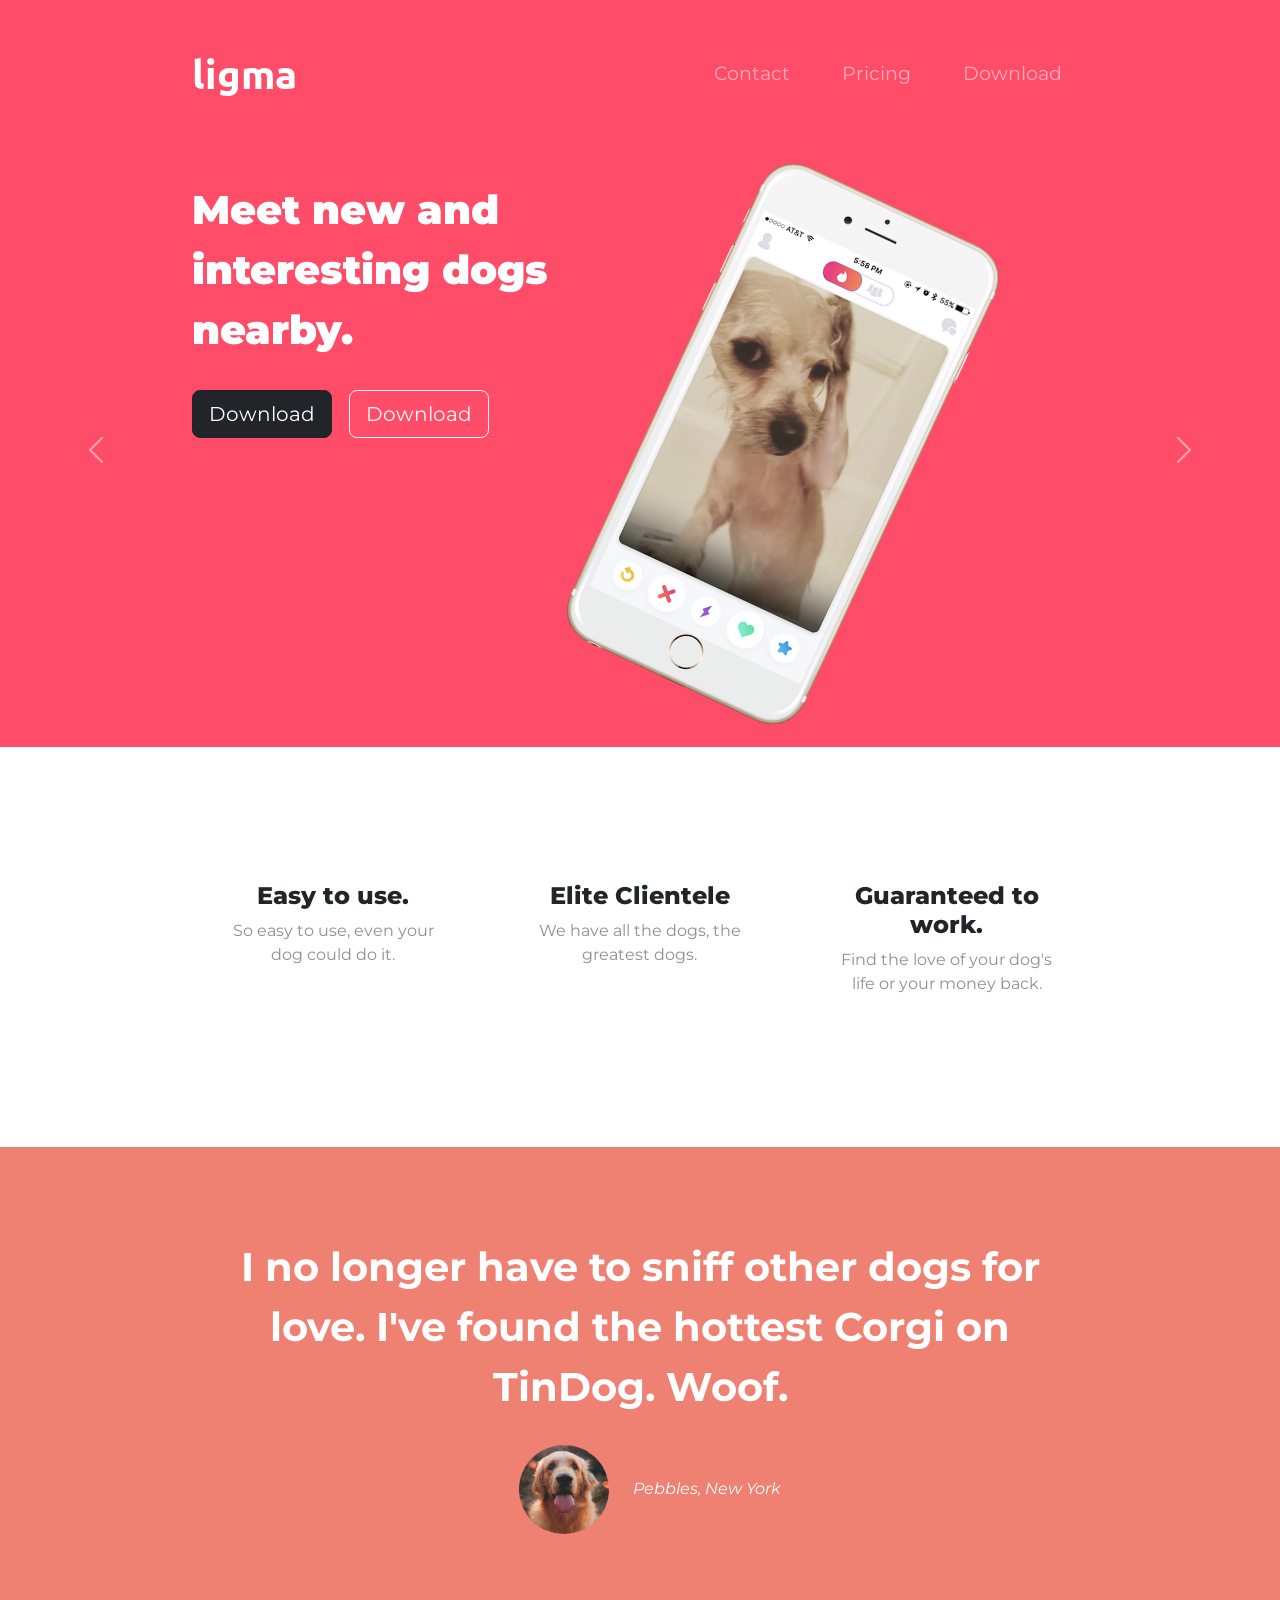
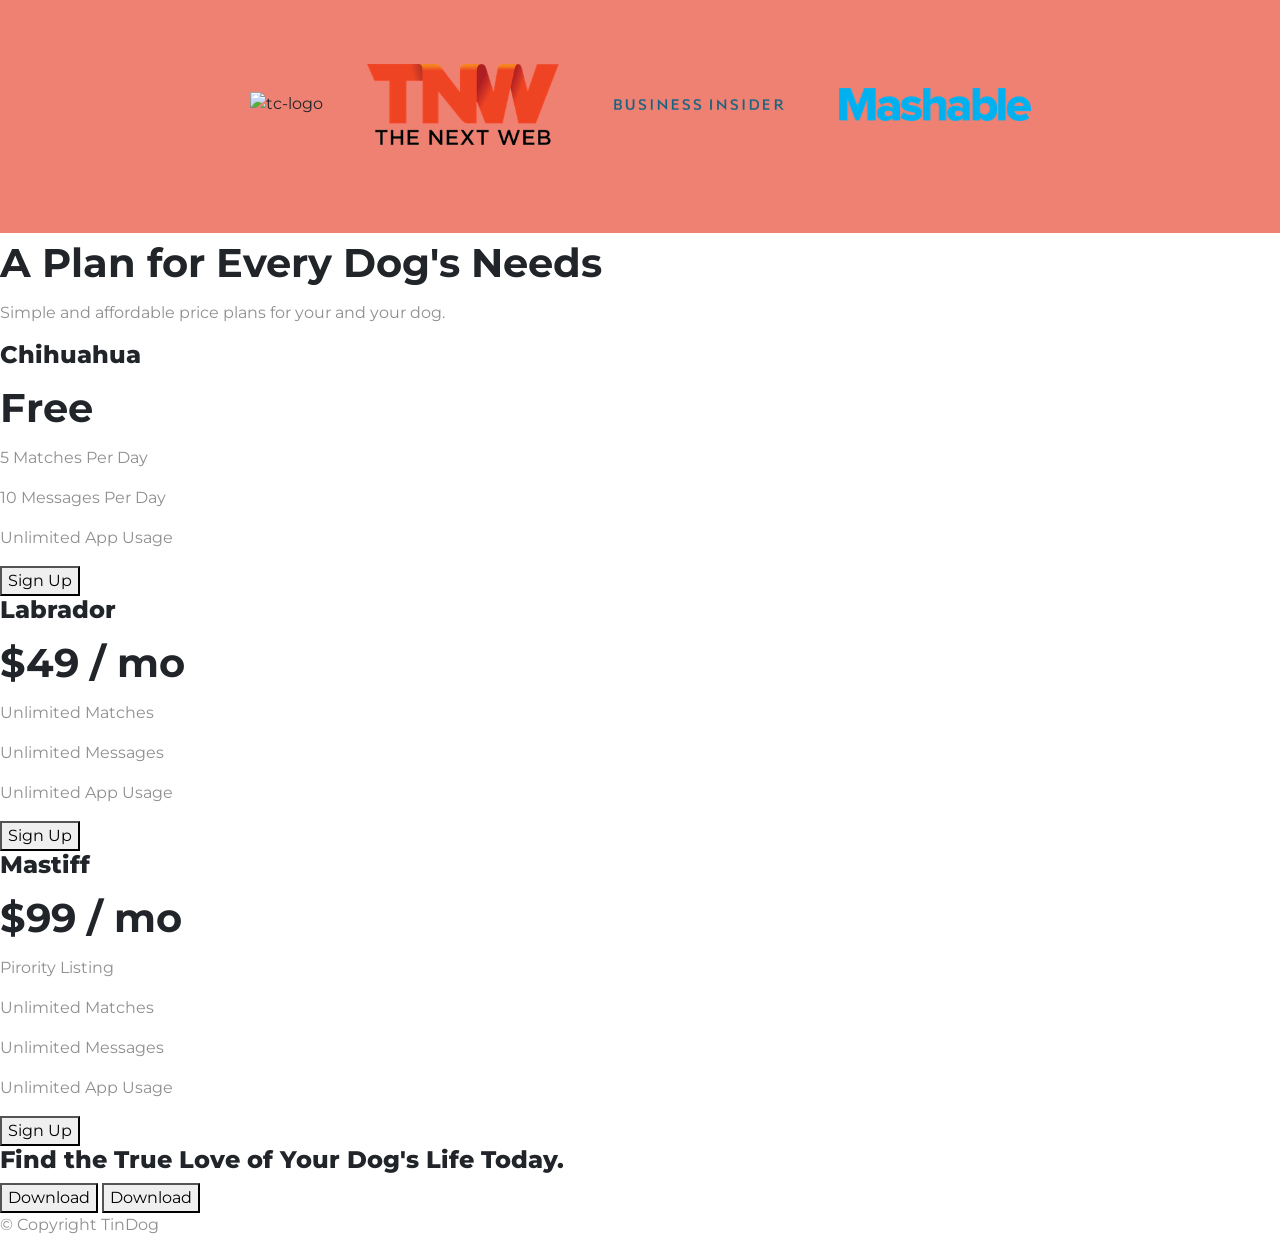
==== index.html @ 995b6856 "initial commit" ====
<!DOCTYPE html>
<html>

<head>
  <meta charset="utf-8">
  <title>TinDog</title>

  <!--Google Fonts-->
  <link rel="preconnect" href="https://fonts.googleapis.com">
  <link rel="preconnect" href="https://fonts.gstatic.com" crossorigin>
  <link href="https://fonts.googleapis.com/css2?family=Montserrat:ital,wght@0,100..900;1,100..900&family=Ubuntu:ital,wght@0,300;0,400;0,500;0,700;1,300;1,400;1,500;1,700&display=swap" rel="stylesheet">
  
  <!--CSS Stylesheets-->
  <link href="https://cdn.jsdelivr.net/npm/bootstrap@5.3.3/dist/css/bootstrap.min.css" rel="stylesheet"
  integrity="sha384-QWTKZyjpPEjISv5WaRU9OFeRpok6YctnYmDr5pNlyT2bRjXh0JMhjY6hW+ALEwIH" crossorigin="anonymous">
  <link rel="stylesheet" href="css/styles.css">
  
  <!--Bootstrap Scripts-->
  <script src="https://code.jquery.com/jquery-3.2.1.slim.min.js"
    integrity="sha384-KJ3o2DKtIkvYIK3UENzmM7KCkRr/rE9/Qpg6aAZGJwFDMVNA/GpGFF93hXpG5KkN"
    crossorigin="anonymous"></script>
  <script src="https://cdn.jsdelivr.net/npm/popper.js@1.12.9/dist/umd/popper.min.js"
    integrity="sha384-ApNbgh9B+Y1QKtv3Rn7W3mgPxhU9K/ScQsAP7hUibX39j7fakFPskvXusvfa0b4Q"
    crossorigin="anonymous"></script>
  <script src="https://cdn.jsdelivr.net/npm/bootstrap@4.0.0/dist/js/bootstrap.min.js"
    integrity="sha384-JZR6Spejh4U02d8jOt6vLEHfe/JQGiRRSQQxSfFWpi1MquVdAyjUar5+76PVCmYl"
    crossorigin="anonymous"></script>

  <!-- Font Awesome -->
  <script src="https://kit.fontawesome.com/35bd85cd09.js" crossorigin="anonymous"></script>
</head>

<body>

  <section id="title">
    <div class="container-fluid">
      <!-- Nav Bar -->
      <nav class="navbar navbar-expand-lg navbar-dark">
        <a class="navbar-brand" href="#">ligma</a>
        <button class="navbar-toggler" type="button" data-toggle="collapse" data-target="#navbarSupportedContent"
          aria-controls="navbarSupportedContent" aria-expanded="false" aria-label="Toggle navigation">
          <span class="navbar-toggler-icon"></span>
        </button>
        <div class="collapse navbar-collapse" id="navbarSupportedContent">
          <ul class="navbar-nav ms-auto">
            <li class="nav-item">
              <a class="nav-link" href="#">Contact</a>
            </li>
            <li class="nav-item">
              <a class="nav-link" href="#">Pricing</a>
            </li>
            <li class="nav-item">
              <a class="nav-link" href="#">Download</a>
            </li>
          </ul>
        </div>
      </nav>
      <!-- Title -->

      <div class="row">
        <div class="col-lg-6">
          <h1 class="firstHeading">Meet new and interesting dogs nearby.</h1>
          <button type="button" class="btn btn-dark btn-lg download-button"> <i class="fa-brands fa-apple"></i> Download</button>
          <button type="button" class="btn btn-outline-light btn-lg download-button"> <i class="fa-solid fa-rocket-launch"></i> <i class="fa-brands fa-google-play"></i> Download</button>
        </div>

        <div class="col-lg-6">
          <img src="images/iphone6.png" class="Phone-Image" alt="iphone-mockup">
        </div>
      </div>
    </div>
  </section>


  <!-- Features -->

  <section id="features">
    <div class="row">
      <div class="col-lg-4 feature-box">
        <i class="fa-solid fa-circle-check fa-4x fa-icons"></i>
        <h3>Easy to use.</h3>
        <p>So easy to use, even your dog could do it.</p>
      </div>

      <div class="col-lg-4 feature-box">
        <i class="fa-solid fa-bullseye fa-4x fa-icons"></i>
        <h3>Elite Clientele</h3>
        <p>We have all the dogs, the greatest dogs.</p>
      </div>

      <div class="col-lg-4 feature-box">
        <i class="fa-solid fa-heart fa-4x fa-icons"></i>
        <h3>Guaranteed to work.</h3>
        <p>Find the love of your dog's life or your money back.</p>
      </div>
    </div>
  </section>


  <!-- Testimonials -->

  <section id="testimonials">

    <div id="testimonial-carousel" class="carousel-slide" data-ride="false">
      <div class="carousel-inner">
        <div class="carousel-item active">
          <h2>I no longer have to sniff other dogs for love. I've found the hottest Corgi on TinDog. Woof.</h2>
          <img class="testimonial-image" src="images/dog-img.jpg" alt="dog-profile">
          <em>Pebbles, New York</em>      
        </div>
        <div class="carousel-item">
          <h2 class="testimonial-text">My dog used to be so lonely, but with TinDog's help, they've found the love of their life. I think.</h2>
          <img class="testimonial-image" src="images/lady-img.jpg" alt="lady-profile">
          <em>Beverly, Illinois</em>          
        </div>
        
      </div>
      <a class="carousel-control-prev" href="#testimonial-carousel" role="button" data-slide="prev">
        <span class="carousel-control-prev-icon"></span>
      </a>
      <a class="carousel-control-next" href="#testimonial-carousel" role="button" data-slide="next">
        <span class="carousel-control-next-icon"></span>
      </a>
    </div>
  </section>


  <!-- Press -->

  <section id="press">
    <img class="press-img" src="images/techcrunch.png" alt="tc-logo">
    <img class="press-img" src="images/tnw.png" alt="tnw-logo">
    <img class="press-img" src="images/bizinsider.png" alt="biz-insider-logo">
    <img class="press-img" src="images/mashable.png" alt="mashable-logo">

  </section>


  <!-- Pricing -->

  <section id="pricing">

    <h2>A Plan for Every Dog's Needs</h2>
    <p>Simple and affordable price plans for your and your dog.</p>


    <h3>Chihuahua</h3>
    <h2>Free</h2>
    <p>5 Matches Per Day</p>
    <p>10 Messages Per Day</p>
    <p>Unlimited App Usage</p>
    <button type="button">Sign Up</button>


    <h3>Labrador</h3>
    <h2>$49 / mo</h2>
    <p>Unlimited Matches</p>
    <p>Unlimited Messages</p>
    <p>Unlimited App Usage</p>
    <button type="button">Sign Up</button>


    <h3>Mastiff</h3>
    <h2>$99 / mo</h2>
    <p>Pirority Listing</p>
    <p>Unlimited Matches</p>
    <p>Unlimited Messages</p>
    <p>Unlimited App Usage</p>
    <button type="button">Sign Up</button>

  </section>


  <!-- Call to Action -->

  <section id="cta">

    <h3>Find the True Love of Your Dog's Life Today.</h3>
    <button type="button">Download</button>
    <button type="button">Download</button>

  </section>


  <!-- Footer -->

  <footer id="footer">

    <p>© Copyright TinDog</p>

  </footer>


</body>

</html>
---- css/styles.css ----
body{
    font-family:"Montserrat";
}

h1{
    font-family: "Montserrat";
    font-weight: 900;
    size: 3rem;
    line-height: 1.5;
}

h2{
    font-family: "Montserrat";
    font-weight: bold;
    font-size: 2.5rem;
    line-height: 1.5;
}

h3{
    font-family: "Montserrat";
    font-weight: 800;
    font-size: 1.5rem;
}

p{
    color: #8f8f8f;
}


/* the navbar */
.navbar{
    padding:0 0 4.5rem;
}

.navbar-brand{
    font-family:"Ubuntu";
    font-size: 2.5rem;
    font-weight: bold;
}

.nav-item{
    padding: 0 18px;
}

.nav-link{
    font-family: "Montserrat";
    font-size: 1.2rem;
    font-weight: light;
}

/* title section */
#title{
    background-color: #ff4c68; 
    color: white;
}

.container-fluid{
    padding: 3% 15%;
}

/* download buttons */
.download-button{
    margin: 5% 3% 5% 0%;
}

/* The Image */
.Phone-Image{
    width: 60%;
    transform: rotate(25deg);
}

/* featuers section */
#features{
    padding: 7% 15%;
}

.feature-box{
    text-align: center;
    padding: 5%;
}

.fa-icons{
    color: #ef8172;
    padding-bottom: 5%;
}

.fa-icons:hover{
    color: #ff4c68;
}

/* testimonial section */
#testimonials{
    padding: 7% 15%;
    text-align: center;
    background-color: #ef8172;
    color: white;
}

.testimonial-image{
   width: 10%;
   border-radius: 100%;
   margin: 20px; 
}

#press{
    background-color: #ef8172;
    text-align: center;
    padding-bottom: 3%;
}

.press-img{
    width: 15%;
    margin: 20px 20px 50px;
}
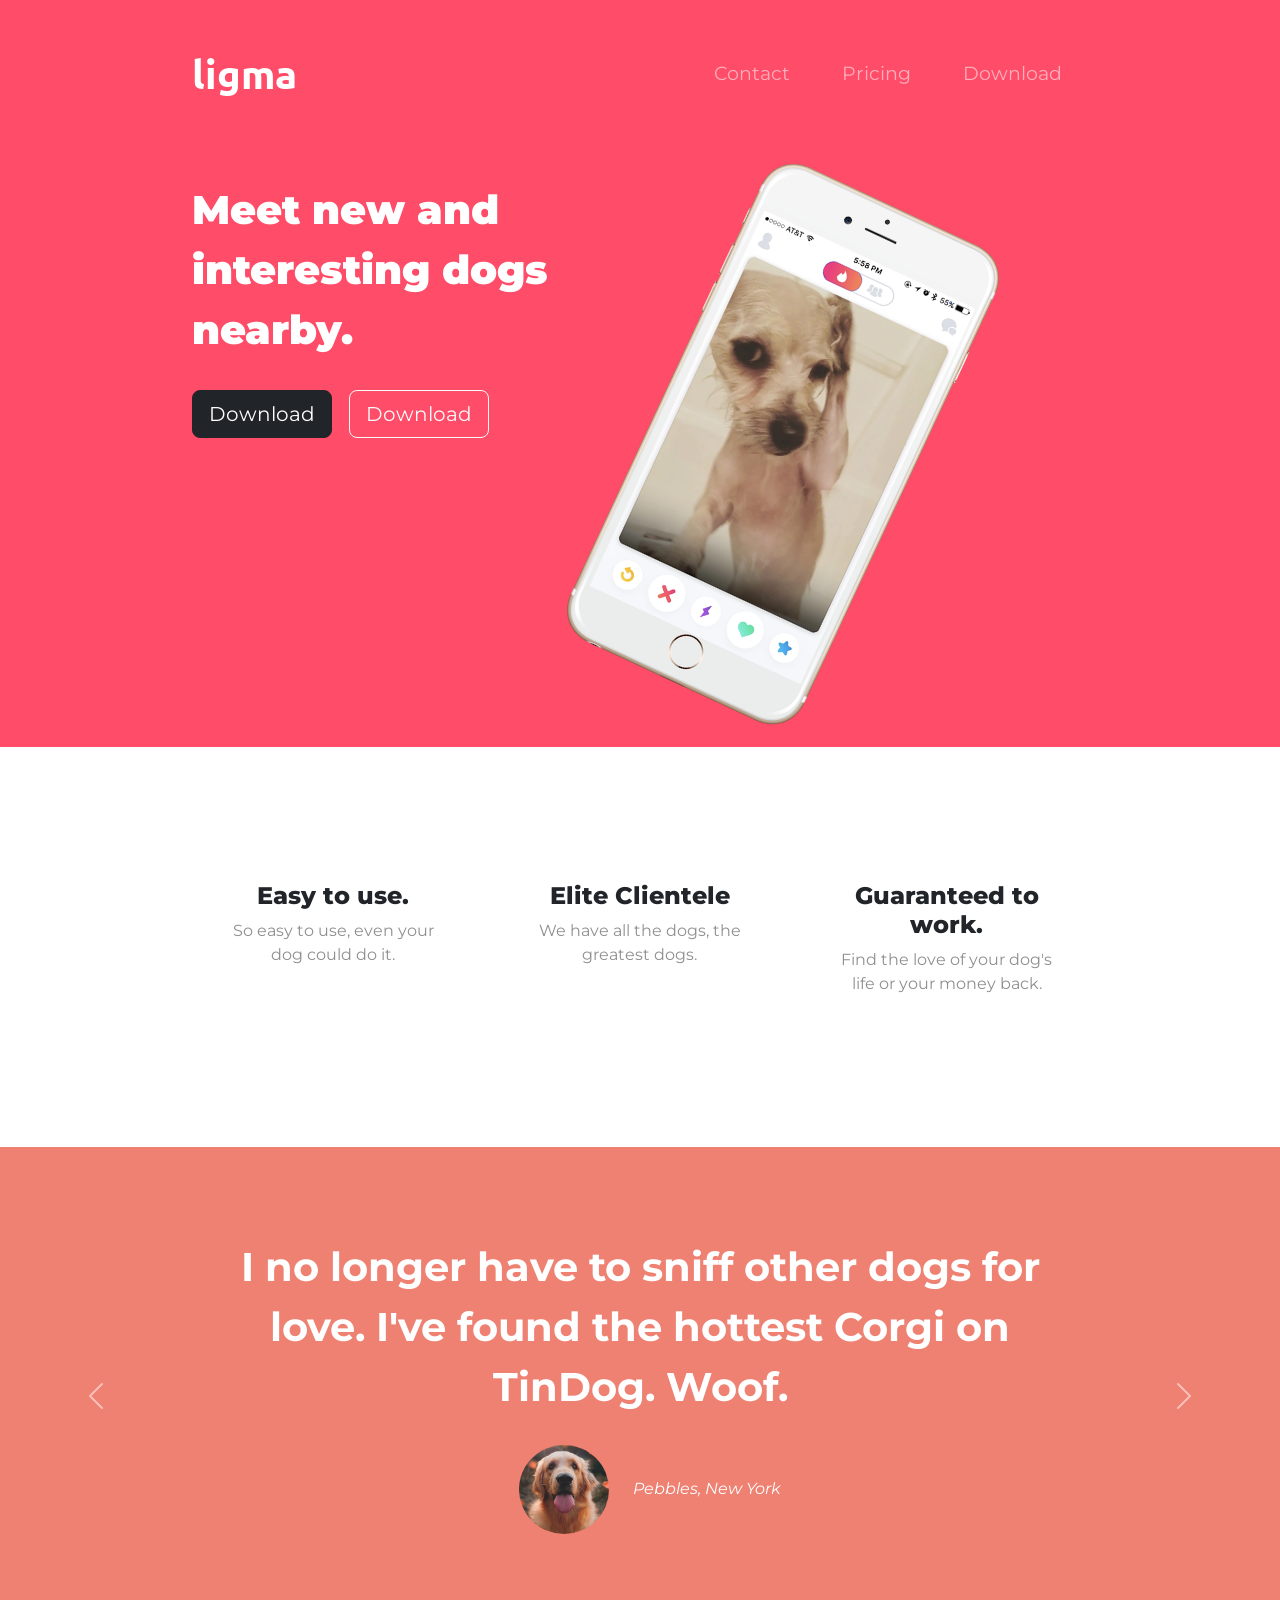
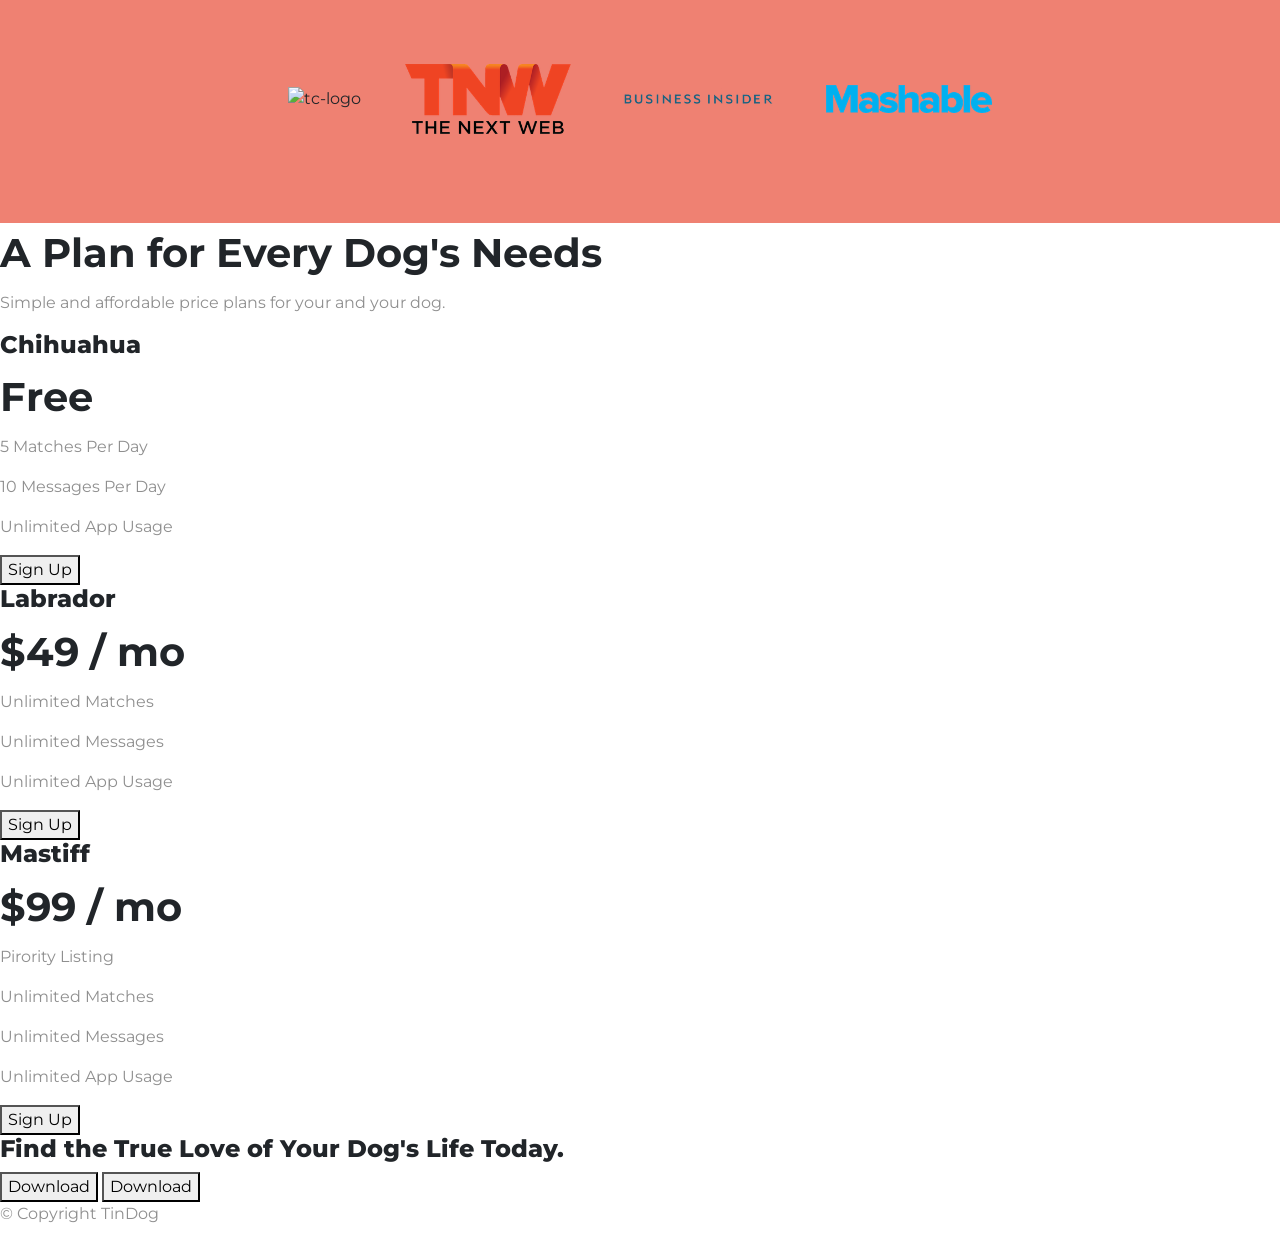
==== commit 9265deea: "added carousel" ====
--- a/index.html
+++ b/index.html
@@ -101,29 +101,32 @@
 
   <section id="testimonials">
 
-    <div id="testimonial-carousel" class="carousel-slide" data-ride="false">
+    <div id="testimonial-carousel" class="carousel slide" data-ride="false" data-keyboard="false">
       <div class="carousel-inner">
-        <div class="carousel-item active">
-          <h2>I no longer have to sniff other dogs for love. I've found the hottest Corgi on TinDog. Woof.</h2>
-          <img class="testimonial-image" src="images/dog-img.jpg" alt="dog-profile">
-          <em>Pebbles, New York</em>      
-        </div>
-        <div class="carousel-item">
-          <h2 class="testimonial-text">My dog used to be so lonely, but with TinDog's help, they've found the love of their life. I think.</h2>
-          <img class="testimonial-image" src="images/lady-img.jpg" alt="lady-profile">
-          <em>Beverly, Illinois</em>          
-        </div>
-        
+          <div class="carousel-item active">
+            <h2>I no longer have to sniff other dogs for love. I've found the hottest Corgi on TinDog. Woof.</h2>
+            <img class="testimonial-image" src="images/dog-img.jpg" alt="dog-profile">
+            <em>Pebbles, New York</em>  
+          </div>
+          <div class="carousel-item">
+            <h2 class="testimonial-text">My dog used to be so lonely, but with TinDog's help, they've found the love of their life. I think.</h2>
+            <img class="testimonial-image" src="images/lady-img.jpg" alt="lady-profile">
+            <em>Beverly, Illinois</em>  
+          </div>
+          <div class="carousel-item">
+            <h2 class="testimonial-text">What even is this? what did we do? tinder for dogs is so messed up. Thanks Dr. Angelia!</h2>
+            <img class="testimonial-image" src="images/PP-modified.png" alt="lady-profile">
+            <em>The Developers</em>  
+          </div>
       </div>
       <a class="carousel-control-prev" href="#testimonial-carousel" role="button" data-slide="prev">
-        <span class="carousel-control-prev-icon"></span>
-      </a>
-      <a class="carousel-control-next" href="#testimonial-carousel" role="button" data-slide="next">
-        <span class="carousel-control-next-icon"></span>
-      </a>
-    </div>
+          <span class="carousel-control-prev-icon"></span>
+        </a>
+        <a class="carousel-control-next" href="#testimonial-carousel" role="button" data-slide="next">
+          <span class="carousel-control-next-icon"></span>
+        </a>
+  </div>
   </section>
-
 
   <!-- Press -->
 
--- a/css/styles.css
+++ b/css/styles.css
@@ -90,7 +90,6 @@
 
 /* testimonial section */
 #testimonials{
-    padding: 7% 15%;
     text-align: center;
     background-color: #ef8172;
     color: white;
@@ -102,6 +101,10 @@
    margin: 20px; 
 }
 
+.carousel-item{
+    padding: 7% 15%;
+}
+
 #press{
     background-color: #ef8172;
     text-align: center;
@@ -109,6 +112,6 @@
 }
 
 .press-img{
-    width: 15%;
+    width: 13%;
     margin: 20px 20px 50px;
 }
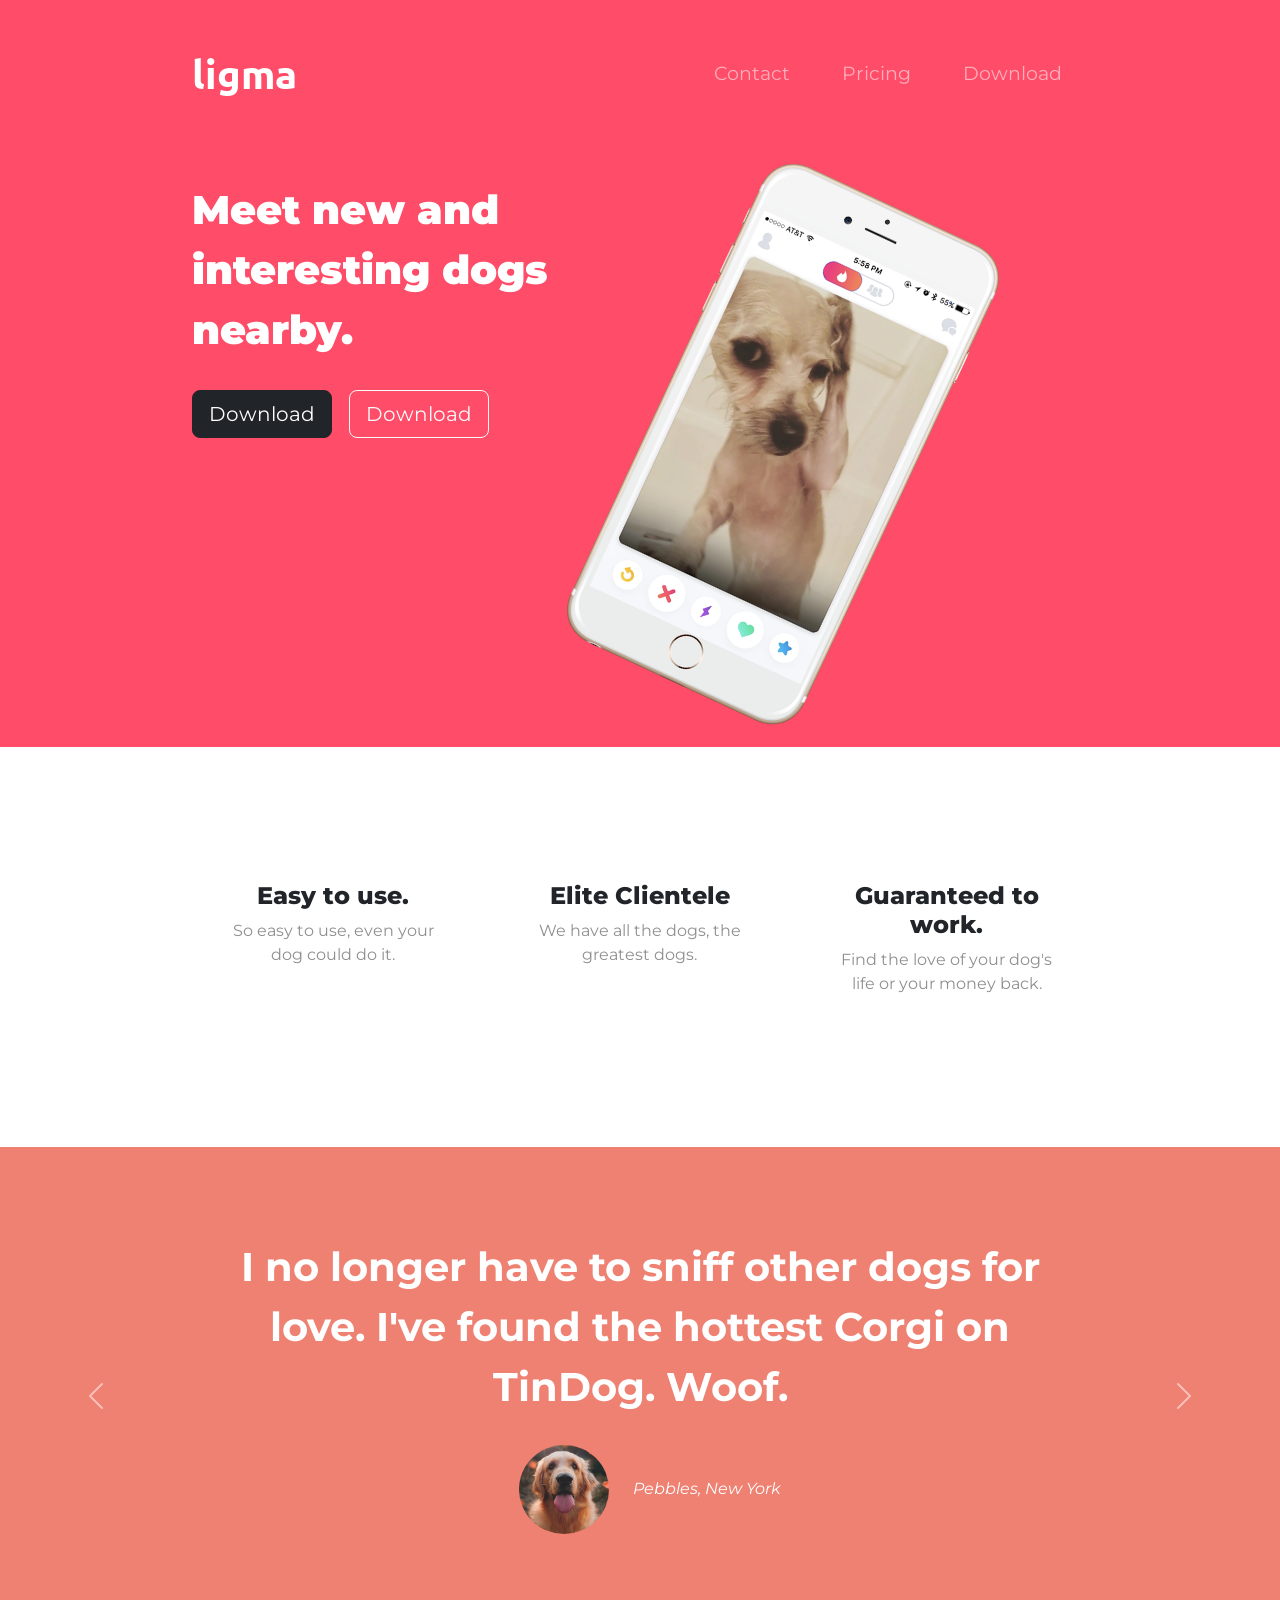
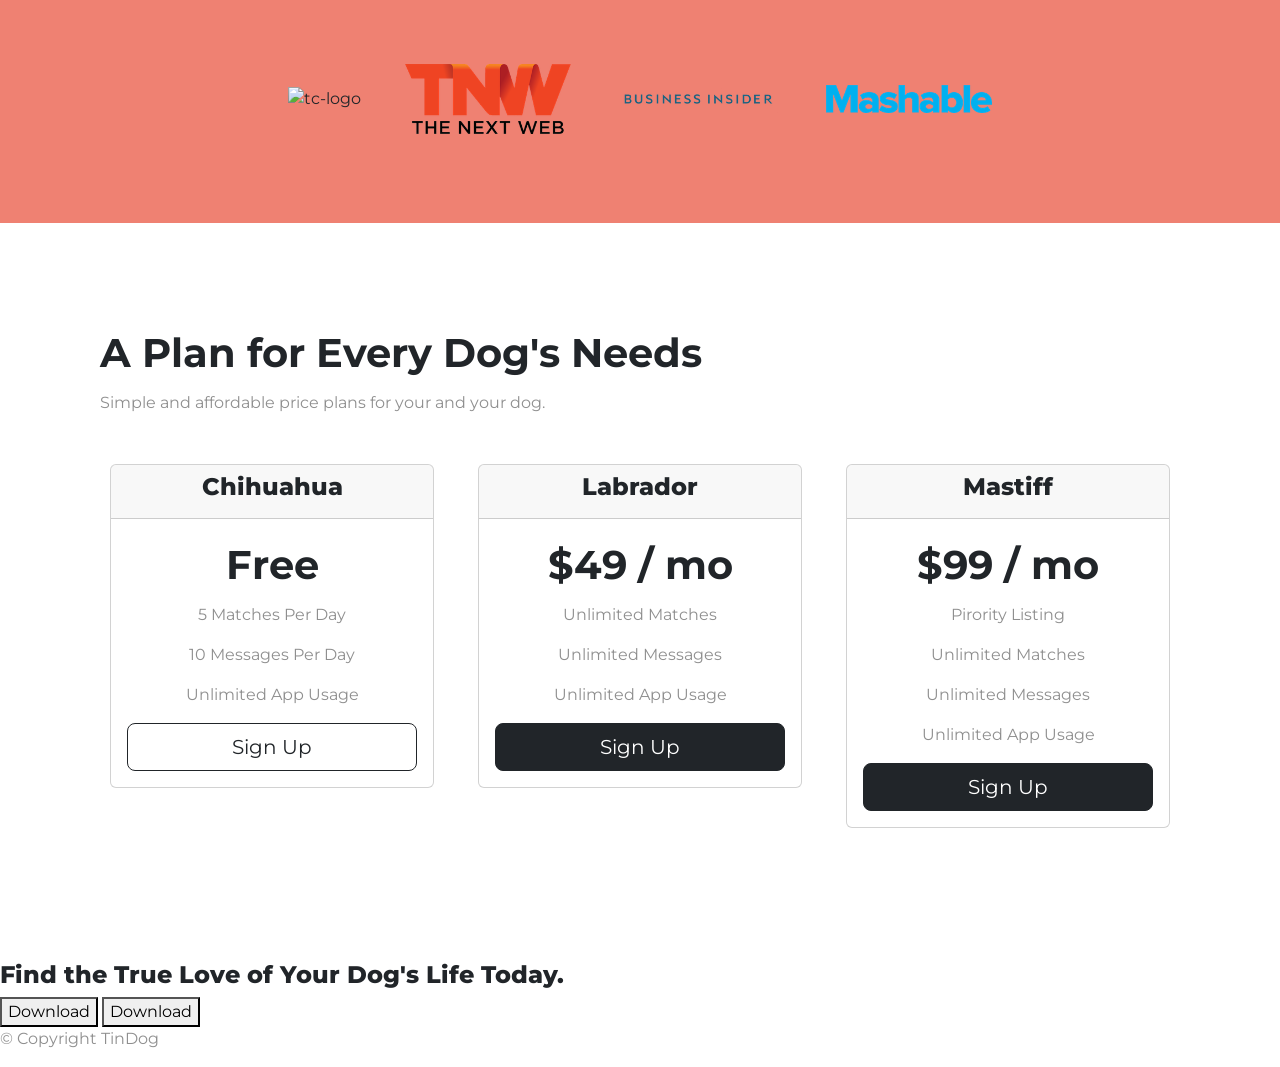
==== commit 4ff015ed: "added the pricing cards" ====
--- a/index.html
+++ b/index.html
@@ -8,13 +8,15 @@
   <!--Google Fonts-->
   <link rel="preconnect" href="https://fonts.googleapis.com">
   <link rel="preconnect" href="https://fonts.gstatic.com" crossorigin>
-  <link href="https://fonts.googleapis.com/css2?family=Montserrat:ital,wght@0,100..900;1,100..900&family=Ubuntu:ital,wght@0,300;0,400;0,500;0,700;1,300;1,400;1,500;1,700&display=swap" rel="stylesheet">
-  
+  <link
+    href="https://fonts.googleapis.com/css2?family=Montserrat:ital,wght@0,100..900;1,100..900&family=Ubuntu:ital,wght@0,300;0,400;0,500;0,700;1,300;1,400;1,500;1,700&display=swap"
+    rel="stylesheet">
+
   <!--CSS Stylesheets-->
   <link href="https://cdn.jsdelivr.net/npm/bootstrap@5.3.3/dist/css/bootstrap.min.css" rel="stylesheet"
-  integrity="sha384-QWTKZyjpPEjISv5WaRU9OFeRpok6YctnYmDr5pNlyT2bRjXh0JMhjY6hW+ALEwIH" crossorigin="anonymous">
+    integrity="sha384-QWTKZyjpPEjISv5WaRU9OFeRpok6YctnYmDr5pNlyT2bRjXh0JMhjY6hW+ALEwIH" crossorigin="anonymous">
   <link rel="stylesheet" href="css/styles.css">
-  
+
   <!--Bootstrap Scripts-->
   <script src="https://code.jquery.com/jquery-3.2.1.slim.min.js"
     integrity="sha384-KJ3o2DKtIkvYIK3UENzmM7KCkRr/rE9/Qpg6aAZGJwFDMVNA/GpGFF93hXpG5KkN"
@@ -60,8 +62,10 @@
       <div class="row">
         <div class="col-lg-6">
           <h1 class="firstHeading">Meet new and interesting dogs nearby.</h1>
-          <button type="button" class="btn btn-dark btn-lg download-button"> <i class="fa-brands fa-apple"></i> Download</button>
-          <button type="button" class="btn btn-outline-light btn-lg download-button"> <i class="fa-solid fa-rocket-launch"></i> <i class="fa-brands fa-google-play"></i> Download</button>
+          <button type="button" class="btn btn-dark btn-lg download-button"> <i class="fa-brands fa-apple"></i>
+            Download</button>
+          <button type="button" class="btn btn-outline-light btn-lg download-button"> <i
+              class="fa-solid fa-rocket-launch"></i> <i class="fa-brands fa-google-play"></i> Download</button>
         </div>
 
         <div class="col-lg-6">
@@ -103,29 +107,31 @@
 
     <div id="testimonial-carousel" class="carousel slide" data-ride="false" data-keyboard="false">
       <div class="carousel-inner">
-          <div class="carousel-item active">
-            <h2>I no longer have to sniff other dogs for love. I've found the hottest Corgi on TinDog. Woof.</h2>
-            <img class="testimonial-image" src="images/dog-img.jpg" alt="dog-profile">
-            <em>Pebbles, New York</em>  
-          </div>
-          <div class="carousel-item">
-            <h2 class="testimonial-text">My dog used to be so lonely, but with TinDog's help, they've found the love of their life. I think.</h2>
-            <img class="testimonial-image" src="images/lady-img.jpg" alt="lady-profile">
-            <em>Beverly, Illinois</em>  
-          </div>
-          <div class="carousel-item">
-            <h2 class="testimonial-text">What even is this? what did we do? tinder for dogs is so messed up. Thanks Dr. Angelia!</h2>
-            <img class="testimonial-image" src="images/PP-modified.png" alt="lady-profile">
-            <em>The Developers</em>  
-          </div>
+        <div class="carousel-item active">
+          <h2>I no longer have to sniff other dogs for love. I've found the hottest Corgi on TinDog. Woof.</h2>
+          <img class="testimonial-image" src="images/dog-img.jpg" alt="dog-profile">
+          <em>Pebbles, New York</em>
+        </div>
+        <div class="carousel-item">
+          <h2 class="testimonial-text">My dog used to be so lonely, but with TinDog's help, they've found the love of
+            their life. I think.</h2>
+          <img class="testimonial-image" src="images/lady-img.jpg" alt="lady-profile">
+          <em>Beverly, Illinois</em>
+        </div>
+        <div class="carousel-item">
+          <h2 class="testimonial-text">What even is this? what did we do? tinder for dogs is so messed up. Thanks Dr.
+            Angelia!</h2>
+          <img class="testimonial-image" src="images/PP-modified.png" alt="lady-profile">
+          <em>The Developers</em>
+        </div>
       </div>
       <a class="carousel-control-prev" href="#testimonial-carousel" role="button" data-slide="prev">
-          <span class="carousel-control-prev-icon"></span>
-        </a>
-        <a class="carousel-control-next" href="#testimonial-carousel" role="button" data-slide="next">
-          <span class="carousel-control-next-icon"></span>
-        </a>
-  </div>
+        <span class="carousel-control-prev-icon"></span>
+      </a>
+      <a class="carousel-control-next" href="#testimonial-carousel" role="button" data-slide="next">
+        <span class="carousel-control-next-icon"></span>
+      </a>
+    </div>
   </section>
 
   <!-- Press -->
@@ -146,31 +152,54 @@
     <h2>A Plan for Every Dog's Needs</h2>
     <p>Simple and affordable price plans for your and your dog.</p>
 
-
-    <h3>Chihuahua</h3>
-    <h2>Free</h2>
-    <p>5 Matches Per Day</p>
-    <p>10 Messages Per Day</p>
-    <p>Unlimited App Usage</p>
-    <button type="button">Sign Up</button>
-
-
-    <h3>Labrador</h3>
-    <h2>$49 / mo</h2>
-    <p>Unlimited Matches</p>
-    <p>Unlimited Messages</p>
-    <p>Unlimited App Usage</p>
-    <button type="button">Sign Up</button>
-
-
-    <h3>Mastiff</h3>
-    <h2>$99 / mo</h2>
-    <p>Pirority Listing</p>
-    <p>Unlimited Matches</p>
-    <p>Unlimited Messages</p>
-    <p>Unlimited App Usage</p>
-    <button type="button">Sign Up</button>
-
+    <div class="row">
+      <div class="col-lg-4 col-md-6 pricing-column">
+      <div class="card">
+        <div class="card-header">
+          <h3>Chihuahua</h3>
+        </div>
+
+        <div class="card-body">
+          <h2>Free</h2>
+          <p>5 Matches Per Day</p>
+          <p>10 Messages Per Day</p>
+          <p>Unlimited App Usage</p>
+          <button class="btn btn-lg w-100 btn-outline-dark" type="button">Sign Up</button>
+        </div>
+      </div>
+    </div>
+      <div class="col-lg-4 col-md-6 pricing-column">
+      <div class="card">
+        <div class="card-header">
+          <h3>Labrador</h3>
+        </div>
+
+        <div class="card-body">
+          <h2>$49 / mo</h2>
+          <p>Unlimited Matches</p>
+          <p>Unlimited Messages</p>
+          <p>Unlimited App Usage</p>
+          <button type="button" class="btn btn-dark w-100 btn-lg">Sign Up</button>
+        </div>
+      </div>
+    </div>
+      <div class="col-lg-4 col-md-12 pricing-column">
+      <div class="card">
+        <div class="card-header">
+          <h3>Mastiff</h3>
+        </div>
+
+        <div class="card-body">
+          <h2>$99 / mo</h2>
+          <p>Pirority Listing</p>
+          <p>Unlimited Matches</p>
+          <p>Unlimited Messages</p>
+          <p>Unlimited App Usage</p>
+          <button type="button" class="btn btn-dark w-100 btn-lg">Sign Up</button>
+        </div>
+      </div>
+    </div>
+    </div>
   </section>
 
 
--- a/css/styles.css
+++ b/css/styles.css
@@ -114,4 +114,14 @@
 .press-img{
     width: 13%;
     margin: 20px 20px 50px;
+}
+
+/* pricing section */
+#pricing{
+    padding: 100px;
+}
+
+.pricing-column{
+    padding: 3% 2%;
+    text-align: center;
 }
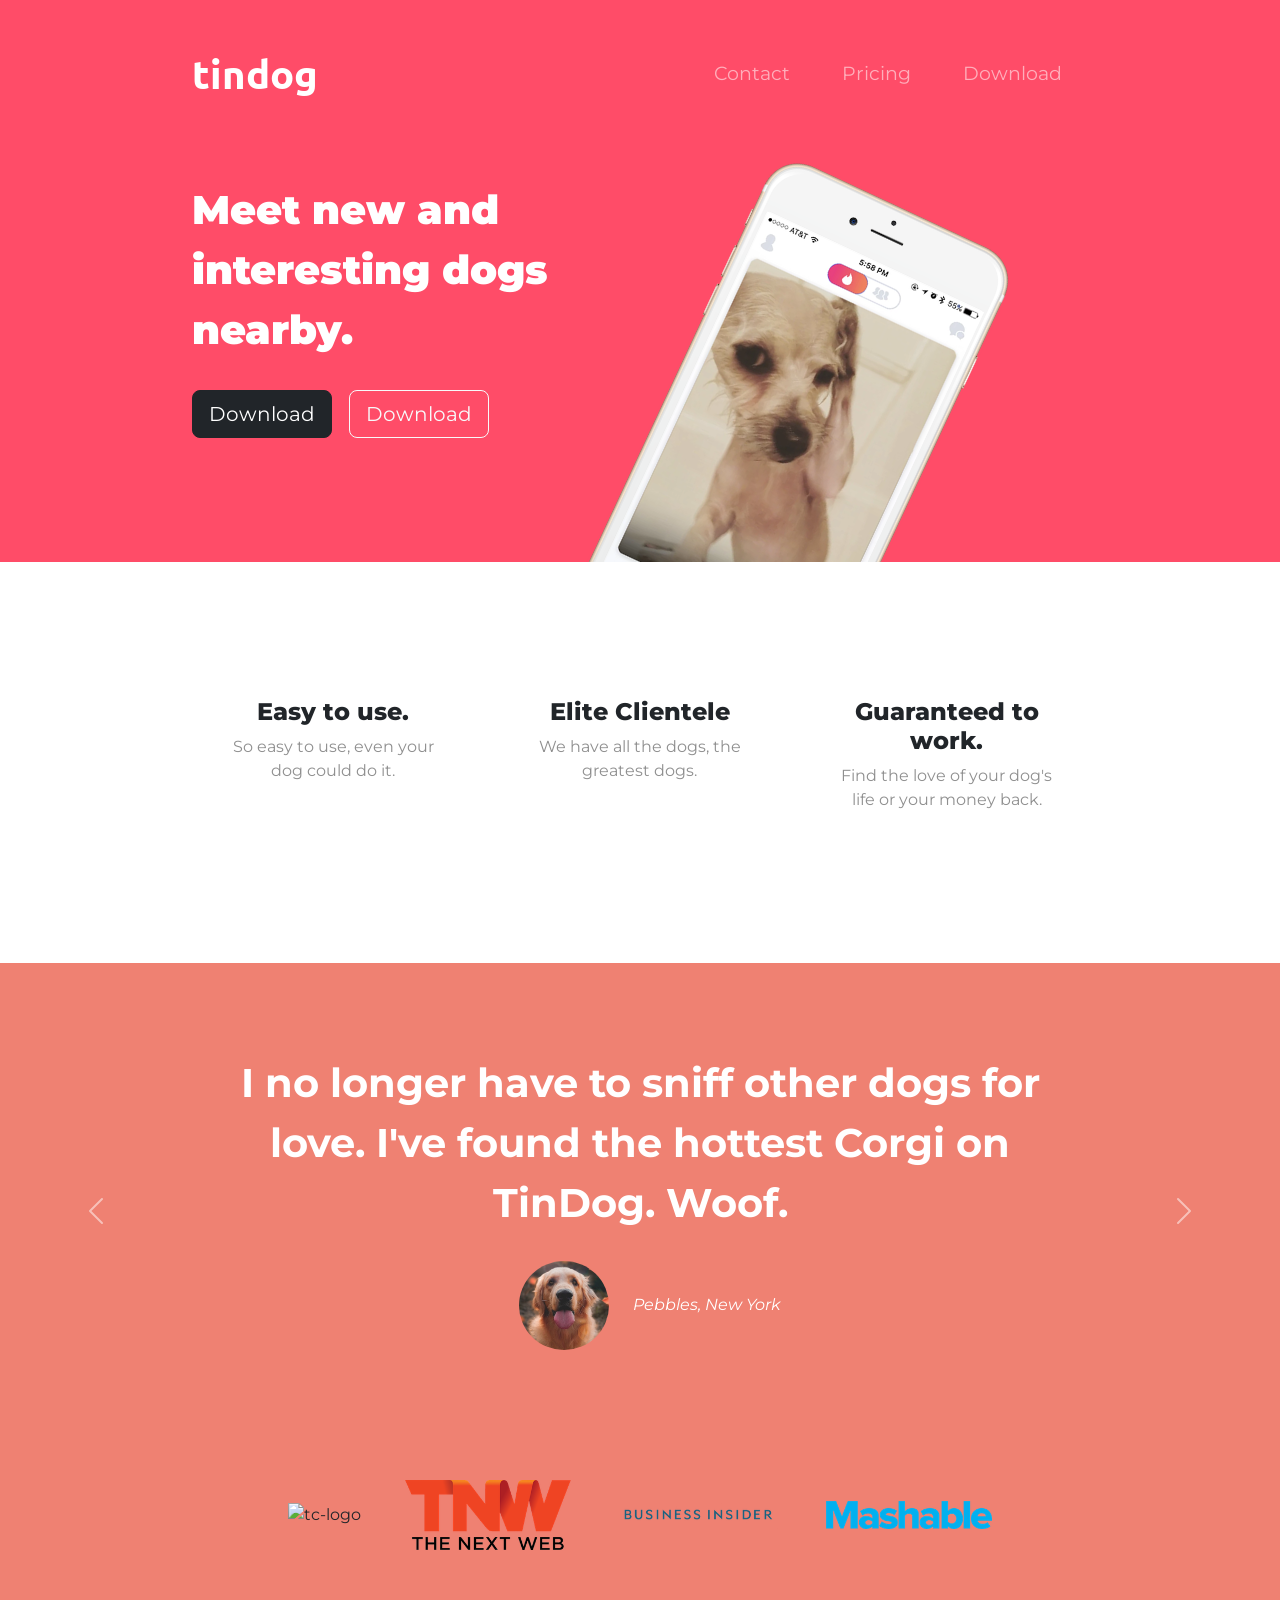
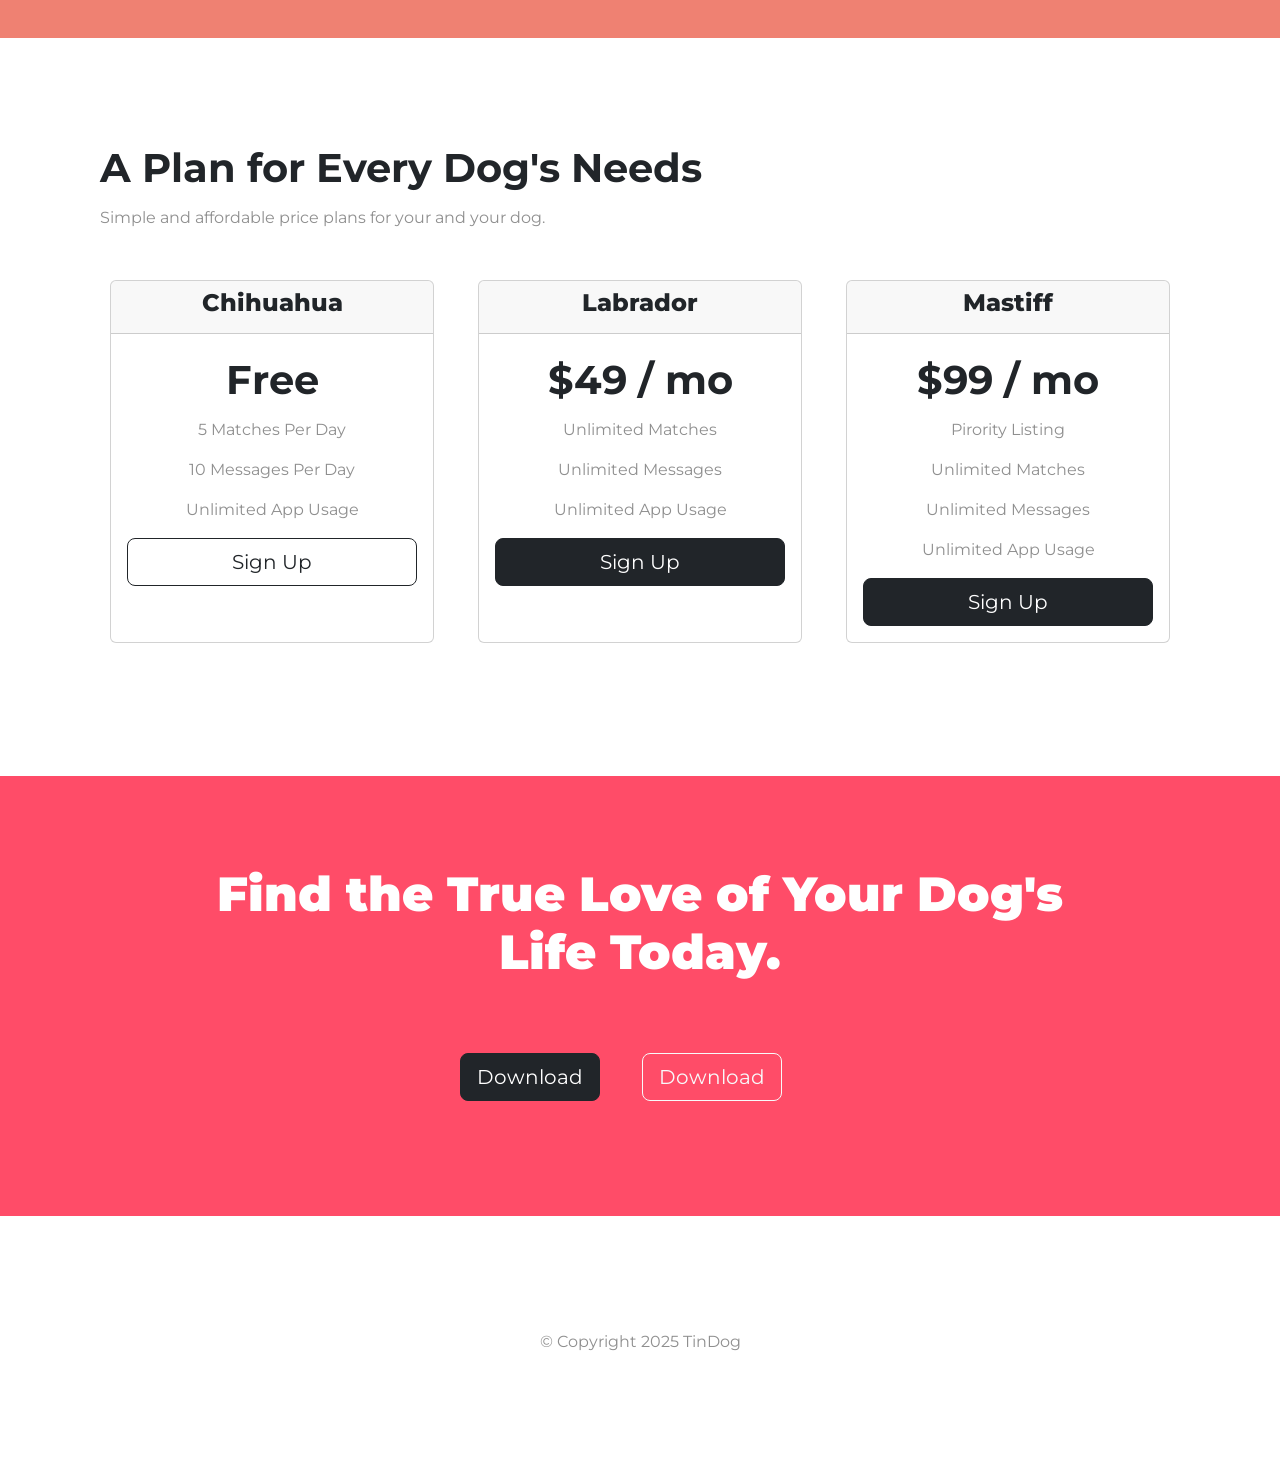
==== commit 93c518fd: "Final version, still needs refactor" ====
--- a/index.html
+++ b/index.html
@@ -4,6 +4,7 @@
 <head>
   <meta charset="utf-8">
   <title>TinDog</title>
+  <link rel="icon" href="https://ize-aman.github.io/images/PP-modified.png">
 
   <!--Google Fonts-->
   <link rel="preconnect" href="https://fonts.googleapis.com">
@@ -38,7 +39,7 @@
     <div class="container-fluid">
       <!-- Nav Bar -->
       <nav class="navbar navbar-expand-lg navbar-dark">
-        <a class="navbar-brand" href="#">ligma</a>
+        <a class="navbar-brand" href="#">tindog</a>
         <button class="navbar-toggler" type="button" data-toggle="collapse" data-target="#navbarSupportedContent"
           aria-controls="navbarSupportedContent" aria-expanded="false" aria-label="Toggle navigation">
           <span class="navbar-toggler-icon"></span>
@@ -46,13 +47,13 @@
         <div class="collapse navbar-collapse" id="navbarSupportedContent">
           <ul class="navbar-nav ms-auto">
             <li class="nav-item">
-              <a class="nav-link" href="#">Contact</a>
+              <a class="nav-link" href="#footer">Contact</a>
             </li>
             <li class="nav-item">
-              <a class="nav-link" href="#">Pricing</a>
+              <a class="nav-link" href="#pricing">Pricing</a>
             </li>
             <li class="nav-item">
-              <a class="nav-link" href="#">Download</a>
+              <a class="nav-link" href="#cta">Download</a>
             </li>
           </ul>
         </div>
@@ -62,10 +63,8 @@
       <div class="row">
         <div class="col-lg-6">
           <h1 class="firstHeading">Meet new and interesting dogs nearby.</h1>
-          <button type="button" class="btn btn-dark btn-lg download-button"> <i class="fa-brands fa-apple"></i>
-            Download</button>
-          <button type="button" class="btn btn-outline-light btn-lg download-button"> <i
-              class="fa-solid fa-rocket-launch"></i> <i class="fa-brands fa-google-play"></i> Download</button>
+          <button type="button" class="btn btn-dark btn-lg download-button"> <i class="fa-brands fa-apple"></i> Download</button>
+          <button type="button" class="btn btn-outline-light btn-lg download-button"> <i class="fa-brands fa-google-play"></i> Download</button>
         </div>
 
         <div class="col-lg-6">
@@ -154,7 +153,7 @@
 
     <div class="row">
       <div class="col-lg-4 col-md-6 pricing-column">
-      <div class="card">
+      <div class="card h-100">
         <div class="card-header">
           <h3>Chihuahua</h3>
         </div>
@@ -169,7 +168,7 @@
       </div>
     </div>
       <div class="col-lg-4 col-md-6 pricing-column">
-      <div class="card">
+      <div class="card h-100">
         <div class="card-header">
           <h3>Labrador</h3>
         </div>
@@ -184,7 +183,7 @@
       </div>
     </div>
       <div class="col-lg-4 col-md-12 pricing-column">
-      <div class="card">
+      <div class="card h-100">
         <div class="card-header">
           <h3>Mastiff</h3>
         </div>
@@ -207,9 +206,9 @@
 
   <section id="cta">
 
-    <h3>Find the True Love of Your Dog's Life Today.</h3>
-    <button type="button">Download</button>
-    <button type="button">Download</button>
+    <h3 class="cta-h3">Find the True Love of Your Dog's Life Today.</h3>
+    <button type="button" class="btn cta-btn btn-dark btn-lg"> <i class="fa-brands fa-apple"></i> Download</button>
+    <button type="button" class="btn cta-btn btn-outline-light btn-lg"> <i class="fa-brands fa-google-play"></i> Download</button>
 
   </section>
 
@@ -217,8 +216,11 @@
   <!-- Footer -->
 
   <footer id="footer">
-
-    <p>© Copyright TinDog</p>
+    <i class="footer-icons fa-brands fa-x-twitter"></i>
+    <i class="footer-icons fa-brands fa-facebook-f"></i>
+    <i class="footer-icons fa-brands fa-instagram"></i>
+    <i class="footer-icons fa-solid fa-envelope"></i>
+    <p>© Copyright 2025 TinDog</p>
 
   </footer>
 
--- a/css/styles.css
+++ b/css/styles.css
@@ -25,7 +25,6 @@
 p{
     color: #8f8f8f;
 }
-
 
 /* the navbar */
 .navbar{
@@ -55,7 +54,7 @@
 }
 
 .container-fluid{
-    padding: 3% 15%;
+    padding: 3% 15% 8%;
 }
 
 /* download buttons */
@@ -65,13 +64,27 @@
 
 /* The Image */
 .Phone-Image{
-    width: 60%;
+    width: 21%;
     transform: rotate(25deg);
+    position: absolute;
+}
+
+@media (max-width: 991px){
+    .Phone-Image{
+        position: static;
+        transform: rotate(0);
+        width: 50%;
+    }
+    #title{
+        text-align: center;
+    }
 }
 
 /* featuers section */
 #features{
     padding: 7% 15%;
+    background-color: white;
+    position:relative;
 }
 
 .feature-box{
@@ -124,4 +137,32 @@
 .pricing-column{
     padding: 3% 2%;
     text-align: center;
+}
+
+/* cta section */
+#cta{
+    background-color: #ff4c68;
+    text-align: center;
+}
+
+.cta-h3{
+    font-weight: 900;
+    color: white;
+    font-size: 3rem;
+    padding: 7% 15% 5%;
+}
+
+.cta-btn{
+    margin: auto 3% 9% auto;
+}
+
+/* footer section */
+#footer{
+    background-color: #fff;
+    text-align: center;
+    padding: 7% 15%;
+}
+
+.footer-icons{
+    margin: 20px 10px;
 }
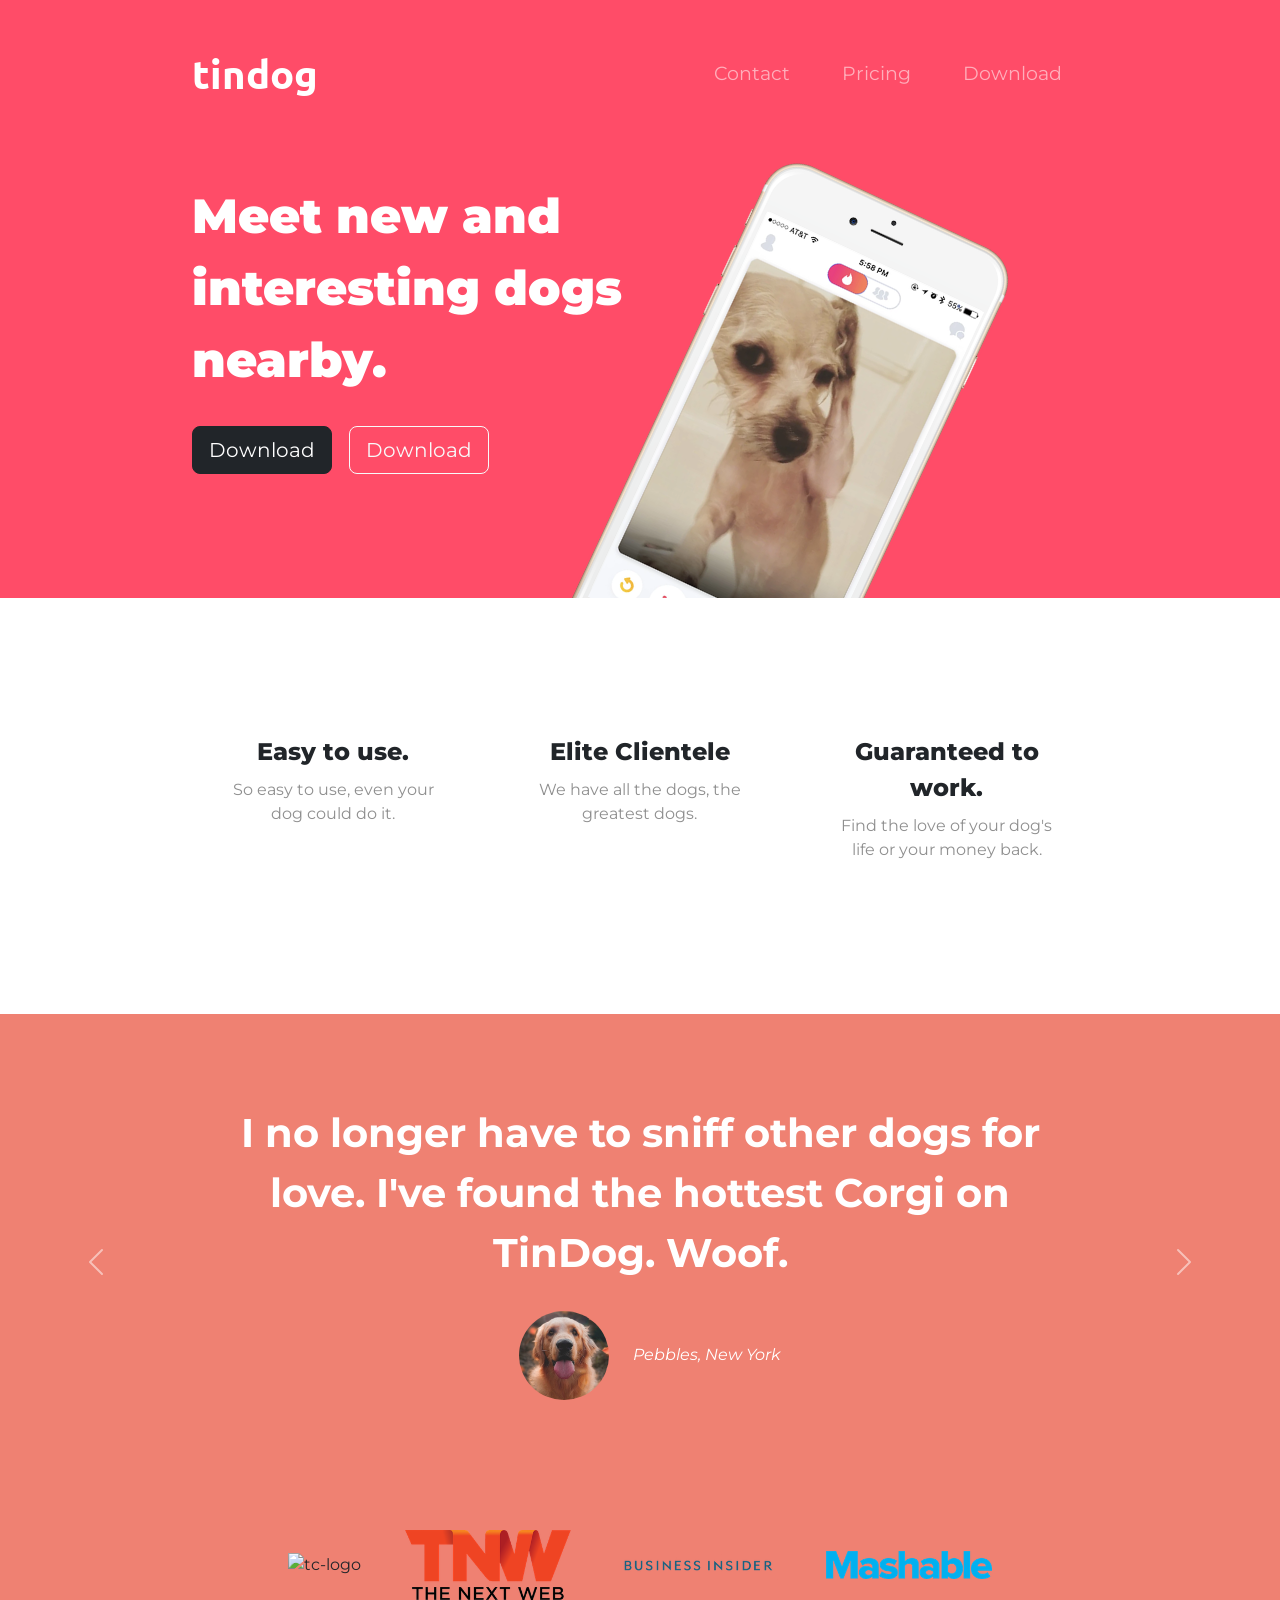
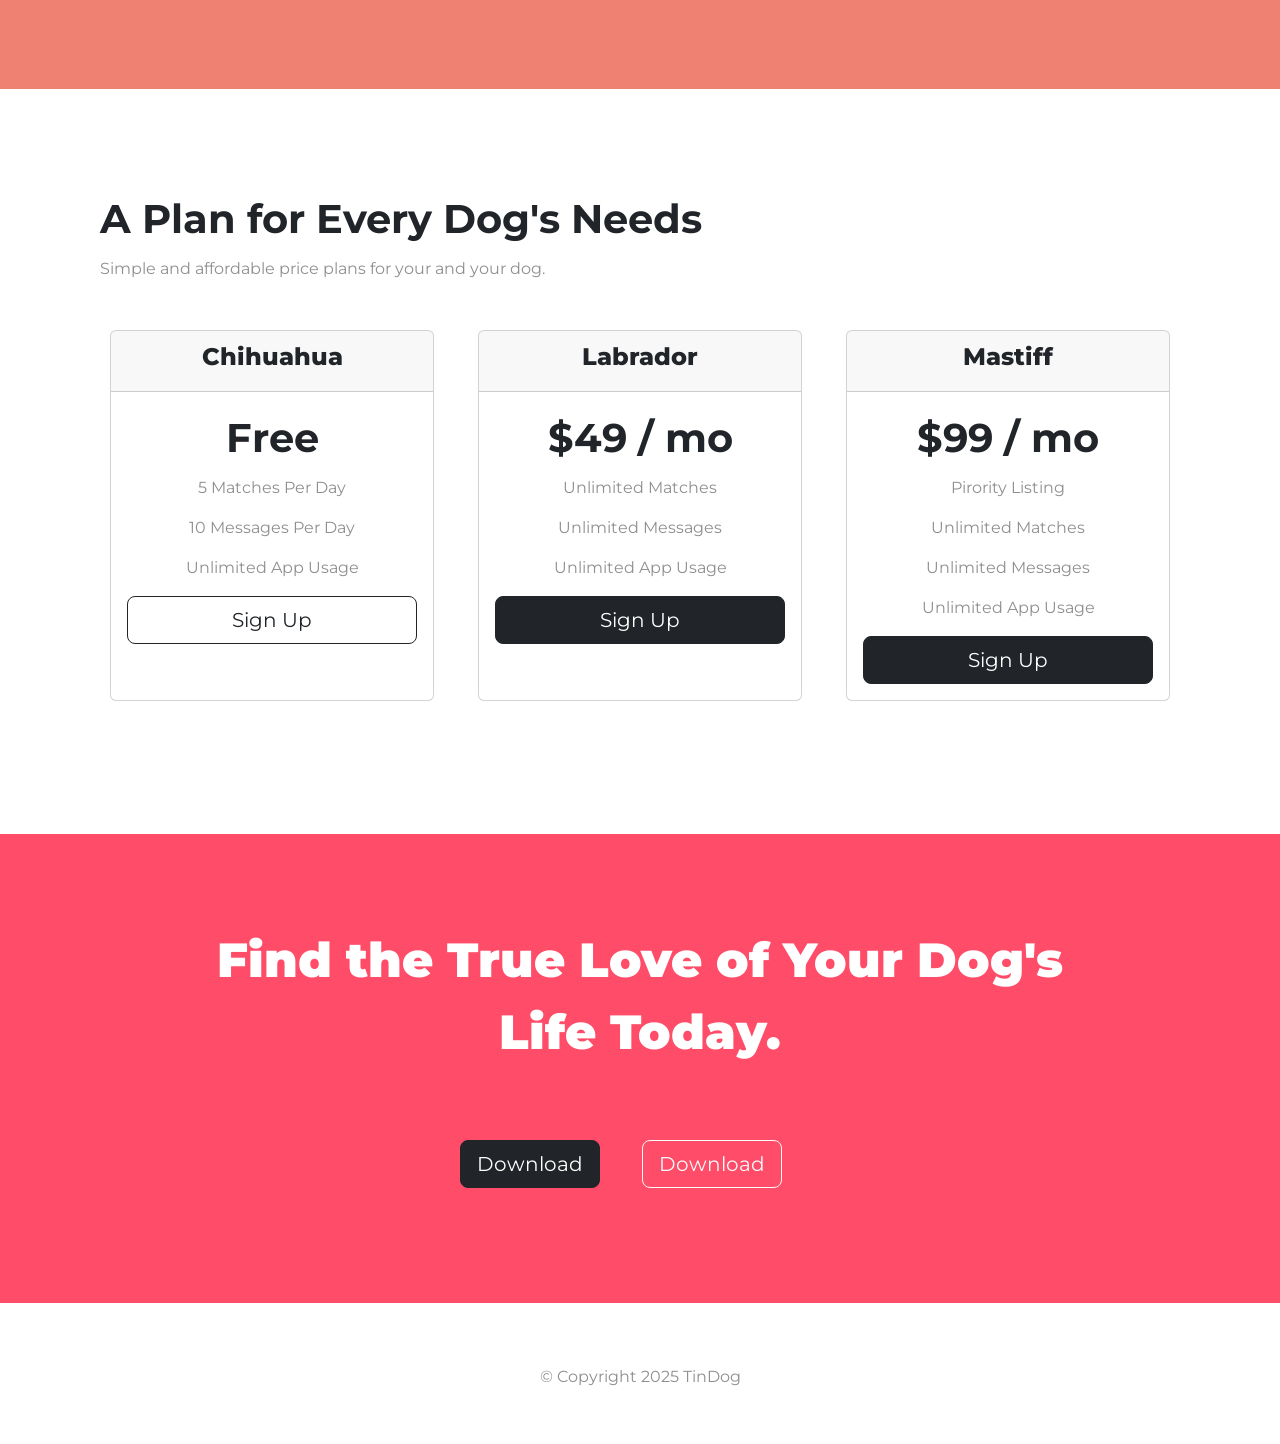
==== commit 9c264061: "final commit" ====
--- a/index.html
+++ b/index.html
@@ -63,8 +63,10 @@
       <div class="row">
         <div class="col-lg-6">
           <h1 class="firstHeading">Meet new and interesting dogs nearby.</h1>
-          <button type="button" class="btn btn-dark btn-lg download-button"> <i class="fa-brands fa-apple"></i> Download</button>
-          <button type="button" class="btn btn-outline-light btn-lg download-button"> <i class="fa-brands fa-google-play"></i> Download</button>
+          <button type="button" class="btn btn-dark btn-lg download-button"> <i class="fa-brands fa-apple"></i>
+            Download</button>
+          <button type="button" class="btn btn-outline-light btn-lg download-button"> <i
+              class="fa-brands fa-google-play"></i> Download</button>
         </div>
 
         <div class="col-lg-6">
@@ -153,51 +155,51 @@
 
     <div class="row">
       <div class="col-lg-4 col-md-6 pricing-column">
-      <div class="card h-100">
-        <div class="card-header">
-          <h3>Chihuahua</h3>
-        </div>
-
-        <div class="card-body">
-          <h2>Free</h2>
-          <p>5 Matches Per Day</p>
-          <p>10 Messages Per Day</p>
-          <p>Unlimited App Usage</p>
-          <button class="btn btn-lg w-100 btn-outline-dark" type="button">Sign Up</button>
-        </div>
-      </div>
-    </div>
+        <div class="card h-100">
+          <div class="card-header">
+            <h3>Chihuahua</h3>
+          </div>
+
+          <div class="card-body">
+            <h2>Free</h2>
+            <p>5 Matches Per Day</p>
+            <p>10 Messages Per Day</p>
+            <p>Unlimited App Usage</p>
+            <button class="btn btn-lg w-100 btn-outline-dark" type="button">Sign Up</button>
+          </div>
+        </div>
+      </div>
       <div class="col-lg-4 col-md-6 pricing-column">
-      <div class="card h-100">
-        <div class="card-header">
-          <h3>Labrador</h3>
-        </div>
-
-        <div class="card-body">
-          <h2>$49 / mo</h2>
-          <p>Unlimited Matches</p>
-          <p>Unlimited Messages</p>
-          <p>Unlimited App Usage</p>
-          <button type="button" class="btn btn-dark w-100 btn-lg">Sign Up</button>
-        </div>
-      </div>
-    </div>
+        <div class="card h-100">
+          <div class="card-header">
+            <h3>Labrador</h3>
+          </div>
+
+          <div class="card-body">
+            <h2>$49 / mo</h2>
+            <p>Unlimited Matches</p>
+            <p>Unlimited Messages</p>
+            <p>Unlimited App Usage</p>
+            <button type="button" class="btn btn-dark w-100 btn-lg">Sign Up</button>
+          </div>
+        </div>
+      </div>
       <div class="col-lg-4 col-md-12 pricing-column">
-      <div class="card h-100">
-        <div class="card-header">
-          <h3>Mastiff</h3>
-        </div>
-
-        <div class="card-body">
-          <h2>$99 / mo</h2>
-          <p>Pirority Listing</p>
-          <p>Unlimited Matches</p>
-          <p>Unlimited Messages</p>
-          <p>Unlimited App Usage</p>
-          <button type="button" class="btn btn-dark w-100 btn-lg">Sign Up</button>
-        </div>
-      </div>
-    </div>
+        <div class="card h-100">
+          <div class="card-header">
+            <h3>Mastiff</h3>
+          </div>
+
+          <div class="card-body">
+            <h2>$99 / mo</h2>
+            <p>Pirority Listing</p>
+            <p>Unlimited Matches</p>
+            <p>Unlimited Messages</p>
+            <p>Unlimited App Usage</p>
+            <button type="button" class="btn btn-dark w-100 btn-lg">Sign Up</button>
+          </div>
+        </div>
+      </div>
     </div>
   </section>
 
@@ -208,7 +210,8 @@
 
     <h3 class="cta-h3">Find the True Love of Your Dog's Life Today.</h3>
     <button type="button" class="btn cta-btn btn-dark btn-lg"> <i class="fa-brands fa-apple"></i> Download</button>
-    <button type="button" class="btn cta-btn btn-outline-light btn-lg"> <i class="fa-brands fa-google-play"></i> Download</button>
+    <button type="button" class="btn cta-btn btn-outline-light btn-lg"> <i class="fa-brands fa-google-play"></i>
+      Download</button>
 
   </section>
 
--- a/css/styles.css
+++ b/css/styles.css
@@ -1,168 +1,178 @@
-body{
-    font-family:"Montserrat";
+/* General Styles */
+body {
+  font-family: "Montserrat";
 }
 
-h1{
-    font-family: "Montserrat";
-    font-weight: 900;
-    size: 3rem;
-    line-height: 1.5;
+h1,
+h2,
+h3 {
+  font-family: "Montserrat";
+  line-height: 1.5;
+  font-weight: 900;
 }
 
-h2{
-    font-family: "Montserrat";
-    font-weight: bold;
-    font-size: 2.5rem;
-    line-height: 1.5;
+h1 {
+  font-weight: 900;
+  font-size: 3rem;
 }
 
-h3{
-    font-family: "Montserrat";
-    font-weight: 800;
-    font-size: 1.5rem;
+h2 {
+  font-weight: bold;
+  font-size: 2.5rem;
 }
 
-p{
-    color: #8f8f8f;
+h3 {
+  font-weight: 800;
+  font-size: 1.5rem;
 }
 
-/* the navbar */
-.navbar{
-    padding:0 0 4.5rem;
+p {
+  color: #8f8f8f;
 }
 
-.navbar-brand{
-    font-family:"Ubuntu";
-    font-size: 2.5rem;
-    font-weight: bold;
+.container-fluid {
+  padding: 3% 15% 8%;
 }
 
-.nav-item{
-    padding: 0 18px;
+/* Navbar */
+.navbar {
+  padding: 0 0 4.5rem;
 }
 
-.nav-link{
-    font-family: "Montserrat";
-    font-size: 1.2rem;
-    font-weight: light;
+.navbar-brand {
+  font-family: "Ubuntu";
+  font-size: 2.5rem;
+  font-weight: bold;
 }
 
-/* title section */
-#title{
-    background-color: #ff4c68; 
-    color: white;
+.nav-item {
+  padding: 0 18px;
 }
 
-.container-fluid{
-    padding: 3% 15% 8%;
+.nav-link {
+  font-family: "Montserrat";
+  font-size: 1.2rem;
+  font-weight: light;
 }
 
-/* download buttons */
-.download-button{
-    margin: 5% 3% 5% 0%;
+/* Title Section */
+#title {
+  background-color: #ff4c68;
+  color: white;
 }
 
-/* The Image */
-.Phone-Image{
-    width: 21%;
-    transform: rotate(25deg);
-    position: absolute;
+#title .firstHeading {
+  font-family: "Montserrat";
+  font-size: 3rem;
+  font-weight: 900;
+  line-height: 1.5;
 }
 
-@media (max-width: 991px){
-    .Phone-Image{
-        position: static;
-        transform: rotate(0);
-        width: 50%;
-    }
-    #title{
-        text-align: center;
-    }
+.download-button {
+  margin: 5% 3% 5% 0%;
 }
 
-/* featuers section */
-#features{
-    padding: 7% 15%;
-    background-color: white;
-    position:relative;
+.Phone-Image {
+  width: 21%;
+  transform: rotate(25deg);
+  position: absolute;
 }
 
-.feature-box{
+@media (max-width: 991px) {
+  .Phone-Image {
+    position: static;
+    transform: rotate(0);
+    width: 50%;
+  }
+  #title {
     text-align: center;
-    padding: 5%;
+  }
 }
 
-.fa-icons{
-    color: #ef8172;
-    padding-bottom: 5%;
+/* Features Section */
+#features {
+  padding: 7% 15%;
+  background-color: white;
+  position: relative;
 }
 
-.fa-icons:hover{
-    color: #ff4c68;
+.feature-box {
+  text-align: center;
+  padding: 5%;
 }
 
-/* testimonial section */
-#testimonials{
-    text-align: center;
-    background-color: #ef8172;
-    color: white;
+.fa-icons {
+  color: #ef8172;
+  padding-bottom: 5%;
 }
 
-.testimonial-image{
-   width: 10%;
-   border-radius: 100%;
-   margin: 20px; 
+.fa-icons:hover {
+  color: #ff4c68;
 }
 
-.carousel-item{
-    padding: 7% 15%;
+/* Testimonials Section */
+#testimonials {
+  text-align: center;
+  background-color: #ef8172;
+  color: white;
 }
 
-#press{
-    background-color: #ef8172;
-    text-align: center;
-    padding-bottom: 3%;
+.testimonial-image {
+  width: 10%;
+  border-radius: 100%;
+  margin: 20px;
 }
 
-.press-img{
-    width: 13%;
-    margin: 20px 20px 50px;
+.carousel-item {
+  padding: 7% 15%;
 }
 
-/* pricing section */
-#pricing{
-    padding: 100px;
+/* Press Section */
+#press {
+  background-color: #ef8172;
+  text-align: center;
+  padding-bottom: 3%;
 }
 
-.pricing-column{
-    padding: 3% 2%;
-    text-align: center;
+.press-img {
+  width: 13%;
+  margin: 20px 20px 50px;
 }
 
-/* cta section */
-#cta{
-    background-color: #ff4c68;
-    text-align: center;
+/* Pricing Section */
+#pricing {
+  padding: 100px;
 }
 
-.cta-h3{
-    font-weight: 900;
-    color: white;
-    font-size: 3rem;
-    padding: 7% 15% 5%;
+.pricing-column {
+  padding: 3% 2%;
+  text-align: center;
 }
 
-.cta-btn{
-    margin: auto 3% 9% auto;
+/* Call to Action Section */
+#cta {
+  background-color: #ff4c68;
+  text-align: center;
 }
 
-/* footer section */
-#footer{
-    background-color: #fff;
-    text-align: center;
-    padding: 7% 15%;
+.cta-h3 {
+  font-weight: 900;
+  color: white;
+  font-size: 3rem;
+  padding: 7% 15% 5%;
 }
 
-.footer-icons{
-    margin: 20px 10px;
-}+.cta-btn {
+  margin: auto 3% 9% auto;
+}
+
+/* Footer Section */
+#footer {
+  background-color: #fff;
+  text-align: center;
+  padding: 3% 15%;
+}
+
+.footer-icons {
+  margin: 20px 10px;
+}
